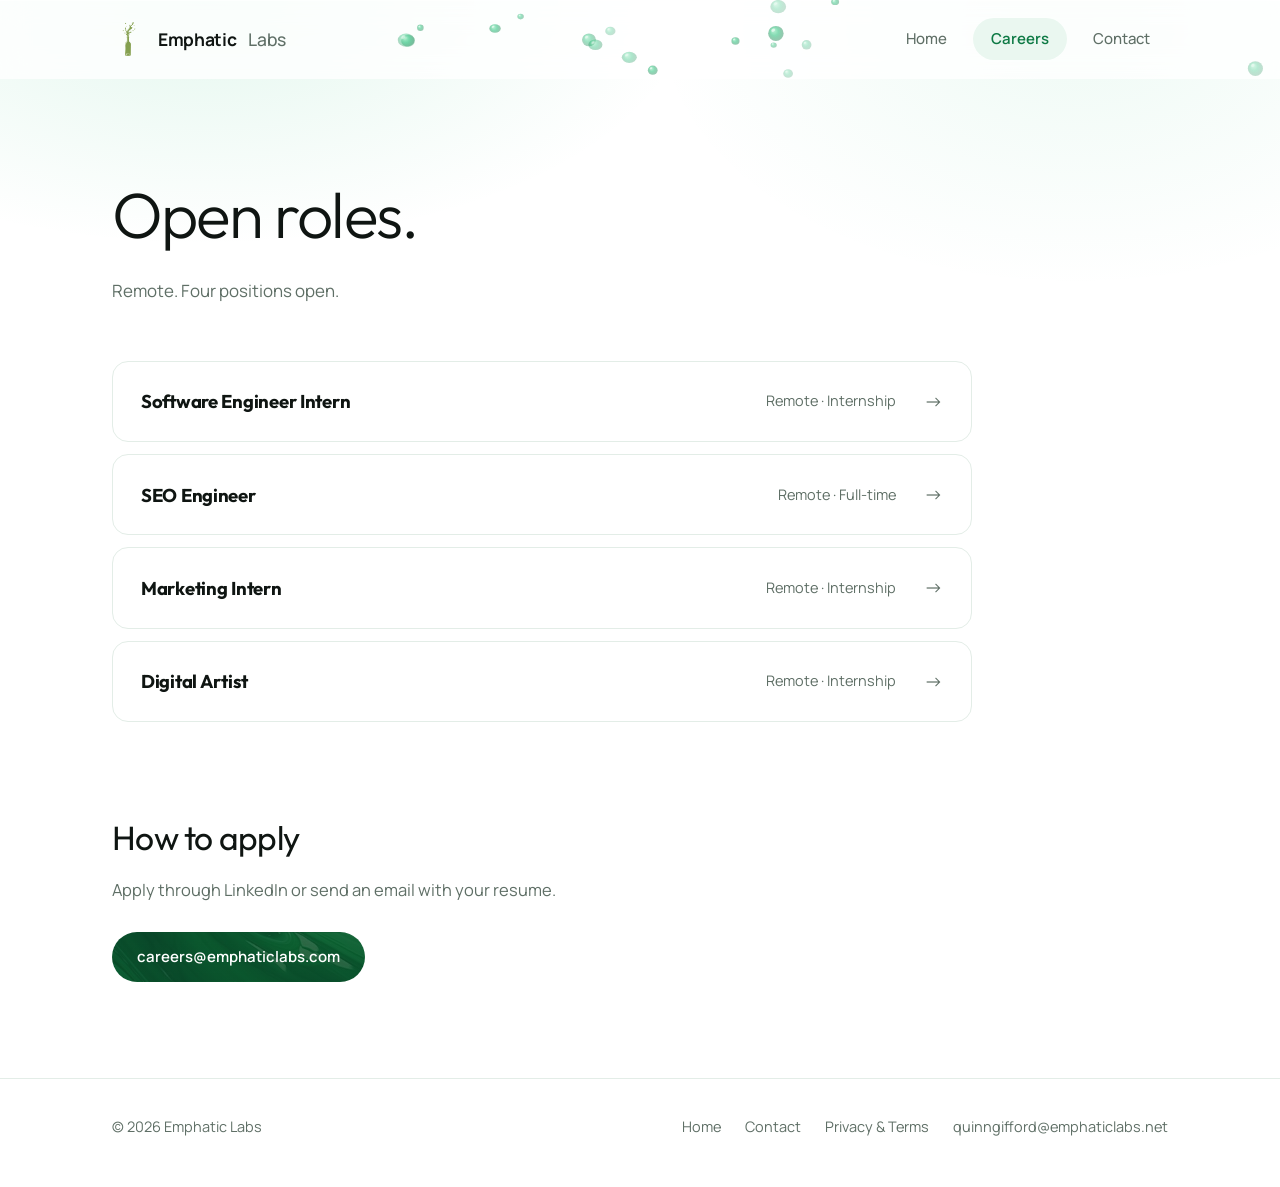
==== site/careers.html @ 2c8e4764 "upload" ====
<!doctype html>
<html lang="en">
<head>
<meta charset="utf-8">
<meta name="viewport" content="width=device-width, initial-scale=1">
<title>Careers — Emphatic Labs</title>
<meta name="description" content="Open roles at Emphatic Labs.">
<link rel="preconnect" href="https://fonts.googleapis.com">
<link rel="preconnect" href="https://fonts.gstatic.com" crossorigin>
<link href="https://fonts.googleapis.com/css2?family=Manrope:wght@400;500;600;700&family=Outfit:wght@300;400&display=swap" rel="stylesheet">
<link rel="stylesheet" href="styles.css">
<link rel="icon" type="image/png" sizes="32x32" href="assets/favicon-32.png">
<link rel="apple-touch-icon" href="assets/apple-touch-icon.png">
</head>
<body>

<header class="site-header">
  <canvas id="nav-pixels" aria-hidden="true"></canvas>
  <div class="wrap">
    <a class="logo" href="index.html">
      <img src="assets/logo.png" alt="" width="512" height="512">
      Emphatic <span class="dim">Labs</span>
    </a>
    <nav class="nav">
      <a href="index.html">Home</a>
      <a href="careers.html" aria-current="page">Careers</a>
      <a href="contact.html">Contact</a>
    </nav>
  </div>
</header>

<main>

  <section class="hero" style="padding-bottom:56px">
    <div class="wrap">
      <h1>Open roles.</h1>
      <p class="lede">
        Remote. Four positions open.
      </p>
    </div>
  </section>

  <section class="section">
    <div class="wrap">
      <div class="jobs">

        <a class="job" href="mailto:careers@emphaticlabs.com?subject=Application%3A%20Software%20Engineer%20Intern">
          <h2 class="job-title">Software Engineer Intern</h2>
          <span class="job-meta">Remote &middot; Internship</span>
          <span class="arrow">&rarr;</span>
        </a>

        <a class="job" href="mailto:careers@emphaticlabs.com?subject=Application%3A%20SEO%20Engineer">
          <h2 class="job-title">SEO Engineer</h2>
          <span class="job-meta">Remote &middot; Full-time</span>
          <span class="arrow">&rarr;</span>
        </a>

        <a class="job" href="mailto:careers@emphaticlabs.com?subject=Application%3A%20Marketing%20Intern">
          <h2 class="job-title">Marketing Intern</h2>
          <span class="job-meta">Remote &middot; Internship</span>
          <span class="arrow">&rarr;</span>
        </a>

        <a class="job" href="mailto:careers@emphaticlabs.com?subject=Application%3A%20Digital%20Artist">
          <h2 class="job-title">Digital Artist</h2>
          <span class="job-meta">Remote &middot; Internship</span>
          <span class="arrow">&rarr;</span>
        </a>

      </div>
    </div>
  </section>

  <section class="section">
    <div class="wrap">
      <h2>How to apply</h2>
      <div class="prose" style="margin-bottom:28px">
        <p>Apply through LinkedIn or send an email with your resume.</p>
      </div>
      <a class="btn btn-primary" href="mailto:careers@emphaticlabs.com">careers@emphaticlabs.com</a>
    </div>
  </section>

</main>

<footer class="site-footer">
  <div class="wrap">
    <span>&copy; 2026 Emphatic Labs</span>
    <div class="foot-links">
      <a href="index.html">Home</a>
      <a href="contact.html">Contact</a>
      <a href="legal.html">Privacy &amp; Terms</a>
      <a href="mailto:quinngifford@emphaticlabs.net">quinngifford@emphaticlabs.net</a>
    </div>
  </div>
</footer>

<script src="nav.js"></script>

</body>
</html>
---- site/styles.css ----
/* Emphatic Labs — shared styles */

:root {
  --bg:           #ffffff;
  --surface:      #f4faf6;
  --line:         #e3ede7;
  --line-strong:  #d2e3d8;

  --text:         #0f1512;
  --muted:        #5f6f66;

  --accent:       #0e7a45;   /* text, links, solid fills — AA on white */
  --accent-bright:#2ec27e;   /* decorative fills, washes */
  --accent-soft:  #eaf7f0;   /* tinted surfaces */

  --radius:       16px;
  --radius-sm:    10px;
  --maxw:         1120px;
  --ease:         cubic-bezier(.22,.7,.3,1);
}

* { box-sizing: border-box; }

html { scroll-behavior: smooth; }

body {
  margin: 0;
  background: var(--bg);
  color: var(--text);
  font-family: "Manrope", -apple-system, BlinkMacSystemFont, "Segoe UI", Roboto, Helvetica, Arial, sans-serif;
  font-size: 16.5px;
  line-height: 1.65;
  -webkit-font-smoothing: antialiased;
  text-rendering: optimizeLegibility;
}

.wrap { width: 100%; max-width: var(--maxw); margin: 0 auto; padding: 0 32px; }

a { color: inherit; }

:focus-visible { outline: 2px solid var(--accent); outline-offset: 3px; border-radius: 4px; }

/* ---------- Header ---------- */

.site-header {
  position: sticky;
  top: 0;
  z-index: 20;
  background: rgba(255,255,255,.78);
  backdrop-filter: blur(14px);
  border-bottom: 1px solid transparent;
  transition: border-color .25s var(--ease), background .25s var(--ease);
}
.site-header.is-scrolled {
  border-bottom-color: var(--line);
  background: rgba(255,255,255,.92);
}

/* Drifting pixel field, behind the header content */
#nav-pixels {
  position: absolute;
  inset: 0;
  width: 100%;
  height: 100%;
  pointer-events: none;
  z-index: 0;
}

.site-header .wrap {
  position: relative;
  z-index: 1;
  display: flex;
  align-items: center;
  justify-content: space-between;
  gap: 40px;
  height: 78px;
}

.logo {
  display: inline-flex;
  align-items: center;
  gap: 12px;
  font-size: 17.5px;
  font-weight: 700;
  letter-spacing: -.02em;
  text-decoration: none;
  white-space: nowrap;
  padding: 6px 10px 6px 6px;
  margin-left: -6px;
  border-radius: 12px;
  transition: background .18s var(--ease);
}
.logo:hover { background: rgba(46,194,126,.09); }
.logo img {
  height: 34px;
  width: auto;
  display: block;
  flex: none;
  transition: transform .3s var(--ease);
}
.logo:hover img { transform: translateY(-2px) rotate(-4deg); }
.logo .dim { color: var(--muted); font-weight: 500; }

.nav { display: flex; align-items: center; gap: 8px; }
.nav a {
  position: relative;
  padding: 9px 18px;
  border-radius: 999px;
  font-size: 15px;
  font-weight: 500;
  color: var(--muted);
  text-decoration: none;
  transition: color .18s var(--ease), background .18s var(--ease);
}
.nav a:hover { color: var(--text); background: var(--surface); }
.nav a[aria-current="page"] {
  color: var(--accent);
  font-weight: 600;
  background: var(--accent-soft);
}

@media (max-width: 640px) {
  .wrap { padding: 0 20px; }
  .site-header .wrap { gap: 10px; height: 68px; }
  .logo { font-size: 15px; gap: 8px; padding: 5px 6px; margin-left: -4px; }
  .logo img { height: 26px; }
  .nav { gap: 1px; }
  .nav a { padding: 7px 9px; font-size: 13.5px; }
}

/* Small phones: drop "Labs" from the wordmark so the nav still fits */
@media (max-width: 420px) {
  .wrap { padding: 0 16px; }
  .logo .dim { display: none; }
  .nav a { padding: 7px 8px; font-size: 13px; }
}

/* ---------- Buttons ---------- */

.btn {
  display: inline-flex;
  align-items: center;
  gap: .5em;
  padding: 12px 24px;
  border-radius: 999px;
  border: 1px solid transparent;
  font-family: inherit;
  font-size: 15px;
  font-weight: 600;
  text-decoration: none;
  cursor: pointer;
  transition: background .18s var(--ease), border-color .18s var(--ease), color .18s var(--ease);
}
/* Liquid texture, darkened enough that white text stays well clear of AA */
.btn-primary {
  color: #fff;
  background:
    linear-gradient(rgba(9,74,42,.80), rgba(9,74,42,.86)),
    url("assets/panel-texture.jpg") center / 260% auto;
  background-color: var(--accent);
}
.btn-primary:hover {
  background:
    linear-gradient(rgba(9,74,42,.70), rgba(9,74,42,.78)),
    url("assets/panel-texture.jpg") center / 260% auto;
  background-color: var(--accent);
}
.btn-ghost { background: #fff; color: var(--text); border-color: var(--line-strong); }
.btn-ghost:hover { background: var(--surface); }

/* ---------- Hero ---------- */

.hero {
  position: relative;
  padding: 100px 0 92px;
}
/* Soft green wash behind the top of the page */
.hero::before {
  content: "";
  position: absolute;
  inset: -78px 0 auto 0;
  height: 560px;
  z-index: -1;
  background:
    radial-gradient(720px 360px at 16% 0%, rgba(46,194,126,.13), transparent 68%),
    radial-gradient(640px 400px at 84% 4%, rgba(46,194,126,.08), transparent 66%);
}

/* Home only: the pour artwork sits along the bottom, content stays in the
   clear space at the left. Padding scales with viewport width so the splash
   never rides up into the copy. */
.hero-home {
  padding-bottom: clamp(150px, 21vw, 310px);
  background-image: url("assets/hero-bg.png");
  background-repeat: no-repeat;
  background-position: bottom center;
  background-size: 100% auto;
}
.hero-home .wrap > * { max-width: 620px; }
/* Breathing room so the wave doesn't butt straight into the cards */
.hero-home + .section { padding-top: 72px; }
.hero-home::before { background: radial-gradient(760px 380px at 14% 0%, rgba(46,194,126,.12), transparent 70%); }

h1 {
  margin: 0;
  font-family: "Outfit", "Manrope", sans-serif;
  font-size: clamp(2.4rem, 5.6vw, 4rem);
  font-weight: 300;
  line-height: 1.12;
  letter-spacing: -.028em;
  max-width: 19ch;
  text-wrap: balance;
}
h1 .hl { color: var(--accent); }

.lede {
  margin: 26px 0 0;
  max-width: 52ch;
  font-size: 1.06rem;
  color: var(--muted);
}

.hero-actions { display: flex; flex-wrap: wrap; gap: 12px; margin-top: 40px; }

/* ---------- Sections ---------- */

.section { padding: 0 0 96px; }

h2 {
  margin: 0 0 18px;
  font-family: "Outfit", "Manrope", sans-serif;
  font-size: clamp(1.6rem, 3vw, 2.1rem);
  font-weight: 400;
  line-height: 1.2;
  letter-spacing: -.022em;
  text-wrap: balance;
}

h3 { margin: 0 0 8px; font-size: 1.02rem; font-weight: 700; letter-spacing: -.01em; }

p { margin: 0 0 16px; }
p:last-child { margin-bottom: 0; }

.prose { max-width: 58ch; color: var(--muted); }

.label {
  font-size: 13px;
  font-weight: 600;
  letter-spacing: .06em;
  text-transform: uppercase;
  color: var(--accent);
  margin: 0 0 20px;
}

/* ---------- Cards ---------- */

.cards { display: grid; gap: 16px; grid-template-columns: repeat(2, 1fr); max-width: 720px; }
@media (max-width: 760px) { .cards { grid-template-columns: 1fr; } }

.card {
  display: block;
  padding: 24px 24px 26px;
  border: 1px solid var(--line);
  border-radius: var(--radius);
  background: #fff;
  text-decoration: none;
  transition: border-color .2s var(--ease), background .2s var(--ease);
}
.card:hover { border-color: var(--line-strong); background: var(--surface); }
.card h3 { color: var(--accent); }
.card p { color: var(--muted); font-size: 14.8px; margin: 0; }

/* Liquid-texture panel */
.panel {
  border-radius: var(--radius);
  background:
    linear-gradient(115deg, rgba(8,66,38,.86), rgba(9,74,42,.72)),
    url("assets/panel-texture.jpg") center / cover;
  background-color: var(--accent);
  color: #fff;
  padding: 40px 40px 42px;
  max-width: 720px;
  overflow: hidden;
}
.panel h2 { color: #fff; margin-bottom: 10px; }
.panel p { color: rgba(255,255,255,.82); max-width: 46ch; }
.panel .btn {
  margin-top: 24px;
  background: #fff;
  color: var(--accent);
}
.panel .btn:hover { background: #eaf7f0; }

/* ---------- Job list ---------- */

.jobs { display: grid; gap: 12px; max-width: 860px; }

.job {
  display: grid;
  grid-template-columns: 1fr auto auto;
  align-items: center;
  gap: 28px;
  padding: 24px 28px;
  border: 1px solid var(--line);
  border-radius: var(--radius);
  background: #fff;
  text-decoration: none;
  transition: border-color .2s var(--ease), background .2s var(--ease);
}
.job:hover { border-color: var(--line-strong); background: var(--surface); }
.job:hover .arrow { color: var(--accent); transform: translateX(4px); }
.job:hover .job-title { color: var(--accent); }

.job-title {
  margin: 0;
  font-size: 1.16rem;
  font-weight: 700;
  letter-spacing: -.015em;
  transition: color .18s var(--ease);
}
.job-meta {
  color: var(--muted);
  font-size: 14.5px;
  white-space: nowrap;
}

@media (max-width: 620px) {
  .job {
    grid-template-columns: 1fr;
    gap: 6px;
    padding: 20px 22px;
  }
  .job-meta { font-size: 14px; }
}

.arrow { font-size: 19px; color: var(--muted); transition: transform .22s var(--ease), color .18s var(--ease); }
@media (max-width: 620px) { .arrow { display: none; } }

/* ---------- Legal ---------- */

.legal { max-width: 68ch; }
.legal h2 {
  margin-top: 0;
  padding-bottom: 14px;
  border-bottom: 1px solid var(--line);
}
.legal h3 {
  margin: 36px 0 10px;
  font-size: 1.02rem;
  color: var(--accent);
}
.legal p { color: var(--muted); }
.legal a { color: var(--accent); text-decoration: underline; text-underline-offset: 2px; }
.legal hr {
  border: 0;
  border-top: 1px solid var(--line);
  margin: 64px 0 56px;
}

/* ---------- Contact ---------- */

.contact-grid { display: grid; grid-template-columns: 1fr 1fr; gap: 64px; align-items: start; }
@media (max-width: 860px) { .contact-grid { grid-template-columns: 1fr; gap: 48px; } }

.channel {
  display: block;
  padding: 20px 0;
  border-bottom: 1px solid var(--line);
  text-decoration: none;
}
.channel:first-of-type { border-top: 1px solid var(--line); }
.channel .k { font-size: 13px; color: var(--muted); }
.channel .v { display: block; margin-top: 4px; font-size: 1.06rem; font-weight: 600; letter-spacing: -.015em; }
.channel:hover .v { color: var(--accent); }

form { display: grid; gap: 16px; }
label { display: block; font-size: 14px; font-weight: 600; margin-bottom: 7px; }
input, textarea {
  width: 100%;
  padding: 12px 14px;
  background: #fff;
  border: 1px solid var(--line-strong);
  border-radius: var(--radius-sm);
  color: var(--text);
  font: inherit;
  font-size: 15.5px;
  transition: border-color .18s var(--ease), box-shadow .18s var(--ease);
}
input::placeholder, textarea::placeholder { color: #9aa9a1; }
input:focus, textarea:focus {
  outline: none;
  border-color: var(--accent-bright);
  box-shadow: 0 0 0 3px rgba(46,194,126,.16);
}
textarea { resize: vertical; min-height: 130px; }
form .btn { justify-content: center; }

/* ---------- Footer ---------- */

.site-footer { border-top: 1px solid var(--line); padding: 36px 0 48px; }
.site-footer .wrap {
  display: flex;
  flex-wrap: wrap;
  align-items: center;
  justify-content: space-between;
  gap: 16px;
  color: var(--muted);
  font-size: 14.5px;
}
.site-footer a { color: var(--muted); text-decoration: none; }
.site-footer a:hover { color: var(--text); }
.foot-links { display: flex; flex-wrap: wrap; gap: 10px 24px; }

@media (max-width: 640px) {
  .site-footer .wrap { flex-direction: column; align-items: flex-start; gap: 14px; }
}

@media (prefers-reduced-motion: reduce) {
  *, *::before, *::after { animation: none !important; transition: none !important; }
}
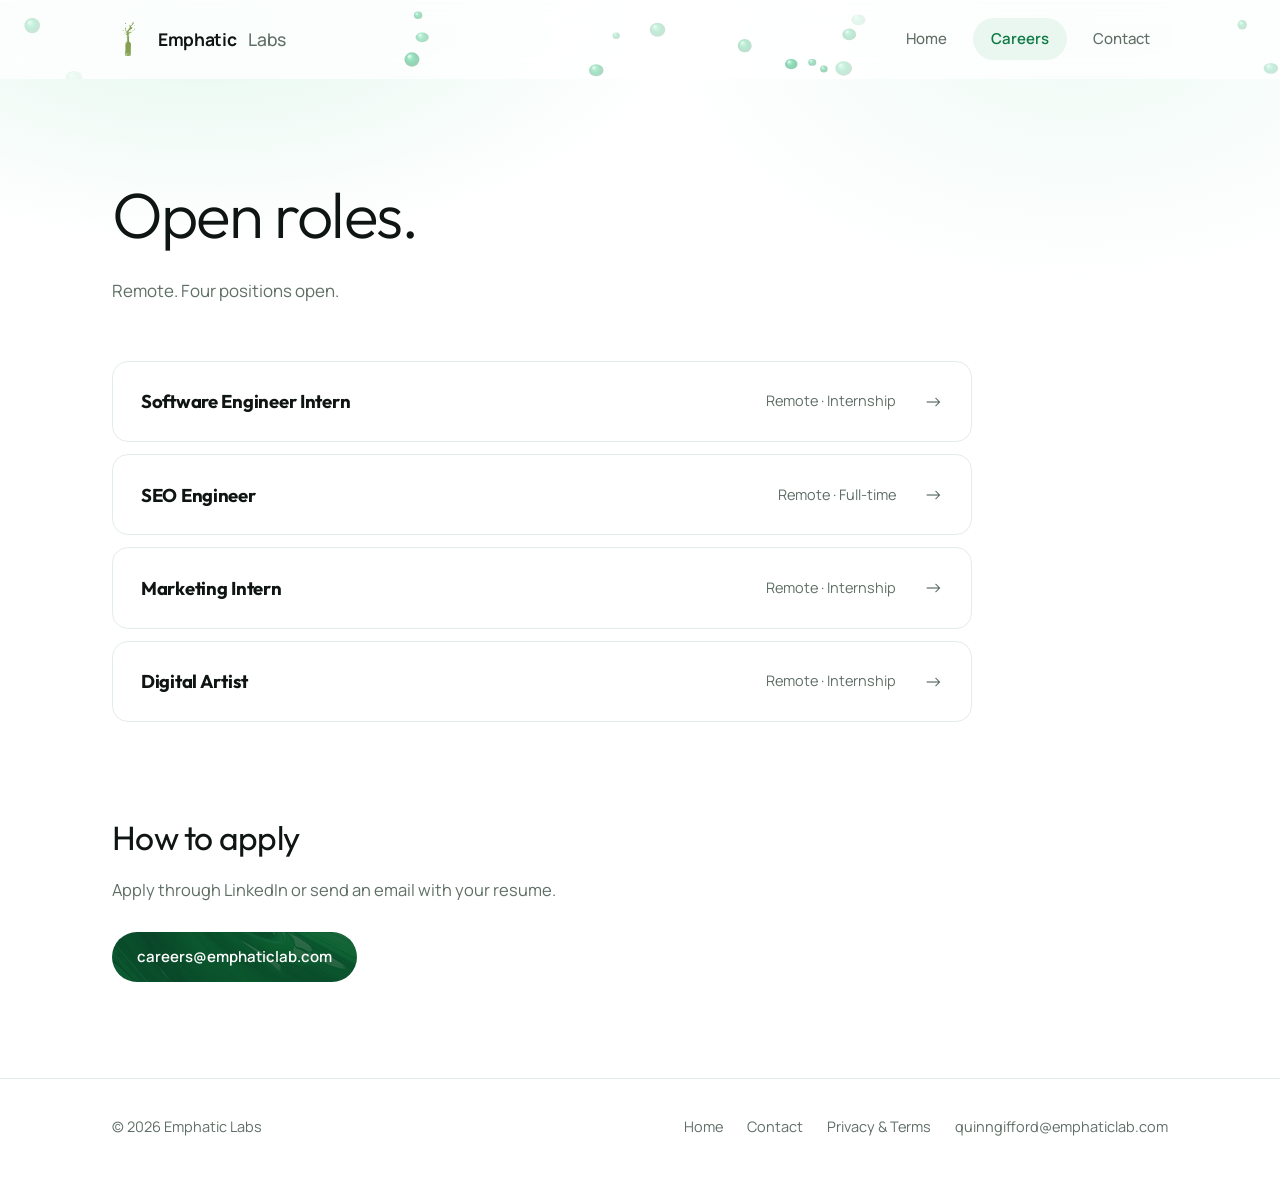
==== commit ffb95c4c: "fix domain" ====
--- a/site/careers.html
+++ b/site/careers.html
@@ -11,6 +11,18 @@
 <link rel="stylesheet" href="styles.css">
 <link rel="icon" type="image/png" sizes="32x32" href="assets/favicon-32.png">
 <link rel="apple-touch-icon" href="assets/apple-touch-icon.png">
+
+<link rel="canonical" href="https://emphaticlab.com/careers">
+<meta property="og:type" content="website">
+<meta property="og:site_name" content="Emphatic Labs">
+<meta property="og:url" content="https://emphaticlab.com/careers">
+<meta property="og:title" content="Careers — Emphatic Labs">
+<meta property="og:description" content="Open roles at Emphatic Labs.">
+<meta property="og:image" content="https://emphaticlab.com/assets/og.png">
+<meta property="og:image:width" content="1200">
+<meta property="og:image:height" content="630">
+<meta property="og:image:alt" content="Emphatic Labs — advancing the integration of AI into consumer software">
+<meta name="twitter:card" content="summary_large_image">
 </head>
 <body>
 
@@ -44,25 +56,25 @@
     <div class="wrap">
       <div class="jobs">
 
-        <a class="job" href="mailto:careers@emphaticlabs.com?subject=Application%3A%20Software%20Engineer%20Intern">
+        <a class="job" href="mailto:careers@emphaticlab.com?subject=Application%3A%20Software%20Engineer%20Intern">
           <h2 class="job-title">Software Engineer Intern</h2>
           <span class="job-meta">Remote &middot; Internship</span>
           <span class="arrow">&rarr;</span>
         </a>
 
-        <a class="job" href="mailto:careers@emphaticlabs.com?subject=Application%3A%20SEO%20Engineer">
+        <a class="job" href="mailto:careers@emphaticlab.com?subject=Application%3A%20SEO%20Engineer">
           <h2 class="job-title">SEO Engineer</h2>
           <span class="job-meta">Remote &middot; Full-time</span>
           <span class="arrow">&rarr;</span>
         </a>
 
-        <a class="job" href="mailto:careers@emphaticlabs.com?subject=Application%3A%20Marketing%20Intern">
+        <a class="job" href="mailto:careers@emphaticlab.com?subject=Application%3A%20Marketing%20Intern">
           <h2 class="job-title">Marketing Intern</h2>
           <span class="job-meta">Remote &middot; Internship</span>
           <span class="arrow">&rarr;</span>
         </a>
 
-        <a class="job" href="mailto:careers@emphaticlabs.com?subject=Application%3A%20Digital%20Artist">
+        <a class="job" href="mailto:careers@emphaticlab.com?subject=Application%3A%20Digital%20Artist">
           <h2 class="job-title">Digital Artist</h2>
           <span class="job-meta">Remote &middot; Internship</span>
           <span class="arrow">&rarr;</span>
@@ -78,7 +90,7 @@
       <div class="prose" style="margin-bottom:28px">
         <p>Apply through LinkedIn or send an email with your resume.</p>
       </div>
-      <a class="btn btn-primary" href="mailto:careers@emphaticlabs.com">careers@emphaticlabs.com</a>
+      <a class="btn btn-primary" href="mailto:careers@emphaticlab.com">careers@emphaticlab.com</a>
     </div>
   </section>
 
@@ -91,7 +103,7 @@
       <a href="index.html">Home</a>
       <a href="contact.html">Contact</a>
       <a href="legal.html">Privacy &amp; Terms</a>
-      <a href="mailto:quinngifford@emphaticlabs.net">quinngifford@emphaticlabs.net</a>
+      <a href="mailto:quinngifford@emphaticlab.com">quinngifford@emphaticlab.com</a>
     </div>
   </div>
 </footer>
